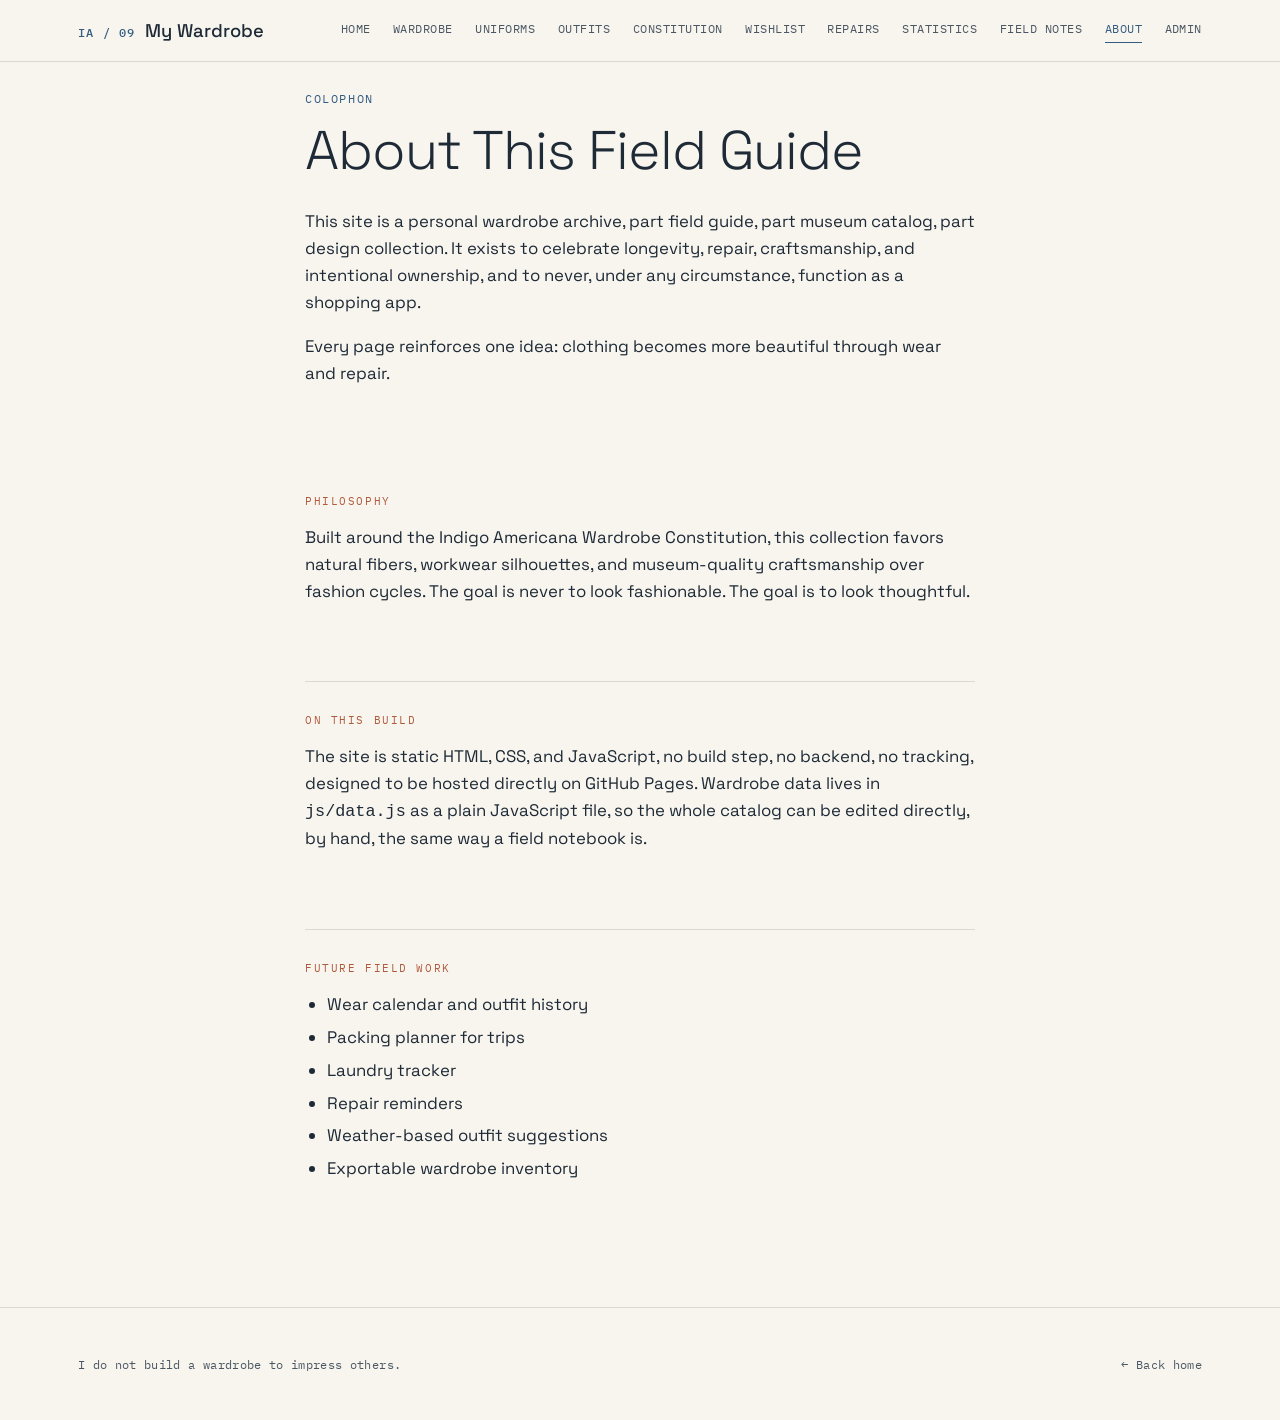
==== about.html @ 3d7a0f18 "Initial commit" ====
<!DOCTYPE html>
<html lang="en">
<head>
<meta charset="UTF-8">
<meta name="viewport" content="width=device-width, initial-scale=1.0">
<title>About, My Wardrobe</title>
<link rel="preconnect" href="https://fonts.googleapis.com">
<link href="https://fonts.googleapis.com/css2?family=Space+Grotesk:wght@300;400;500&family=Inter:wght@300;400;500&family=IBM+Plex+Mono:wght@400;500&display=swap" rel="stylesheet">
<link rel="stylesheet" href="css/style.css">
</head>
<body>

<header class="site-header">
  <div class="wrap">
    <a href="index.html" class="brand"><span class="mark">IA / 09</span> My Wardrobe</a>
    <button class="nav-toggle" aria-label="Toggle navigation">Menu</button>
    <nav class="site-nav">
      <a href="index.html">Home</a>
      <a href="wardrobe.html">Wardrobe</a>
      <a href="uniforms.html">Uniforms</a>
      <a href="outfits.html">Outfits</a>
      <a href="constitution.html">Constitution</a>
      <a href="wishlist.html">Wishlist</a>
      <a href="repairs.html">Repairs</a>
      <a href="statistics.html">Statistics</a>
      <a href="field-notes.html">Field Notes</a>
      <a href="about.html" aria-current="page">About</a>
      <a href="closet-admin.html">Admin</a>
    </nav>
  </div>
</header>

<main>
  <section class="tight">
    <div class="wrap document">
      <p class="eyebrow">Colophon</p>
      <h1>About This Field Guide</h1>
      <p>This site is a personal wardrobe archive, part field guide, part museum catalog, part design collection. It exists to celebrate longevity, repair, craftsmanship, and intentional ownership, and to never, under any circumstance, function as a shopping app.</p>
      <p>Every page reinforces one idea: clothing becomes more beautiful through wear and repair.</p>

      <h2 style="border-top:none"><span class="article-num">Philosophy</span></h2>
      <p>Built around the Indigo Americana Wardrobe Constitution, this collection favors natural fibers, workwear silhouettes, and museum-quality craftsmanship over fashion cycles. The goal is never to look fashionable. The goal is to look thoughtful.</p>

      <h2><span class="article-num">On This Build</span></h2>
      <p>The site is static HTML, CSS, and JavaScript, no build step, no backend, no tracking, designed to be hosted directly on GitHub Pages. Wardrobe data lives in <code>js/data.js</code> as a plain JavaScript file, so the whole catalog can be edited directly, by hand, the same way a field notebook is.</p>

      <h2><span class="article-num">Future Field Work</span></h2>
      <ul>
        <li>Wear calendar and outfit history</li>
        <li>Packing planner for trips</li>
        <li>Laundry tracker</li>
        <li>Repair reminders</li>
        <li>Weather-based outfit suggestions</li>
        <li>Exportable wardrobe inventory</li>
      </ul>
    </div>
  </section>
</main>

<footer class="site-footer">
  <div class="wrap">
    <span>I do not build a wardrobe to impress others.</span>
    <span>&larr; <a href="index.html" style="text-decoration:none">Back home</a></span>
  </div>
</footer>

<script src="js/app.js"></script>
</body>
</html>
---- css/style.css ----
/* ==========================================================================
   Indigo Americana, Wardrobe Field Guide
   Design tokens
   ========================================================================== */

:root {
  --paper: #F8F5EF;
  --paper-deep: #F1ECE1;
  --ink: #1E2A36;
  --ink-soft: #4A5763;
  --indigo: #335C81;
  --olive: #7B8B5A;
  --rust: #B05A3C;
  --line: rgba(30, 42, 54, 0.14);
  --line-soft: rgba(30, 42, 54, 0.08);

  --font-display: "Space Grotesk", "Inter", -apple-system, BlinkMacSystemFont, sans-serif;
  --font-body: "Inter", -apple-system, BlinkMacSystemFont, sans-serif;
  --font-mono: "IBM Plex Mono", ui-monospace, monospace;

  --space-1: 0.5rem;
  --space-2: 1rem;
  --space-3: 1.75rem;
  --space-4: 3rem;
  --space-5: 5rem;

  --max-width: 1180px;
}

@media (prefers-reduced-motion: reduce) {
  * { animation-duration: 0.001ms !important; transition-duration: 0.001ms !important; }
}

* { box-sizing: border-box; }

html { scroll-behavior: smooth; }

body {
  margin: 0;
  background-color: var(--paper);
  background-image:
    radial-gradient(rgba(30,42,54,0.035) 0.6px, transparent 0.6px);
  background-size: 14px 14px;
  color: var(--ink);
  font-family: var(--font-body);
  font-size: 16px;
  line-height: 1.6;
  -webkit-font-smoothing: antialiased;
}

img { max-width: 100%; display: block; }

a { color: inherit; }

h1, h2, h3, h4 {
  font-family: var(--font-display);
  font-weight: 400;
  line-height: 1.12;
  margin: 0 0 0.5em 0;
  letter-spacing: -0.02em;
}

h1 { font-size: clamp(2.2rem, 5vw, 3.4rem); font-weight: 300; }
h2 { font-size: clamp(1.5rem, 3vw, 2rem); font-weight: 400; }
h3 { font-size: 1.15rem; font-weight: 500; }

p { margin: 0 0 1em 0; }

.eyebrow {
  font-family: var(--font-mono);
  font-size: 0.72rem;
  letter-spacing: 0.14em;
  text-transform: uppercase;
  color: var(--indigo);
}

.lede {
  font-size: 1.1rem;
  color: var(--ink-soft);
  max-width: 46ch;
}

/* ---------- layout shells ---------- */

.wrap {
  max-width: var(--max-width);
  margin: 0 auto;
  padding: 0 var(--space-3);
}

.field-note-texture {
  background-image: repeating-linear-gradient(
    to bottom,
    transparent,
    transparent 27px,
    var(--line-soft) 28px
  );
}

/* ---------- header / nav ---------- */

.site-header {
  border-bottom: 1px solid var(--line);
  background: var(--paper);
  position: sticky;
  top: 0;
  z-index: 50;
  backdrop-filter: blur(2px);
}

.site-header .wrap {
  display: flex;
  align-items: center;
  justify-content: space-between;
  padding-top: 1rem;
  padding-bottom: 1rem;
  gap: var(--space-3);
}

.brand {
  font-family: var(--font-display);
  font-weight: 500;
  font-size: 1.15rem;
  text-decoration: none;
  color: var(--ink);
  display: flex;
  align-items: baseline;
  gap: 0.5em;
}

.brand .mark {
  color: var(--indigo);
  font-family: var(--font-mono);
  font-size: 0.75rem;
  letter-spacing: 0.1em;
}

.site-nav {
  display: flex;
  flex-wrap: wrap;
  gap: 1.4rem;
  font-family: var(--font-mono);
  font-size: 0.78rem;
  letter-spacing: 0.04em;
  text-transform: uppercase;
}

.site-nav a {
  text-decoration: none;
  color: var(--ink-soft);
  padding-bottom: 3px;
  border-bottom: 1px solid transparent;
  transition: color 0.4s ease, border-color 0.4s ease;
}

.site-nav a:hover,
.site-nav a[aria-current="page"] {
  color: var(--indigo);
  border-color: var(--indigo);
}

.nav-toggle {
  display: none;
  font-family: var(--font-mono);
  background: none;
  border: 1px solid var(--line);
  border-radius: 3px;
  padding: 0.4em 0.7em;
  color: var(--ink);
  cursor: pointer;
}

@media (max-width: 820px) {
  .nav-toggle { display: inline-block; }
  .site-nav {
    display: none;
    width: 100%;
    flex-direction: column;
    gap: 0.9rem;
    padding-bottom: 1rem;
  }
  .site-nav.open { display: flex; }
  .site-header .wrap { flex-wrap: wrap; }
}

/* ---------- buttons ---------- */

.btn {
  display: inline-flex;
  align-items: center;
  gap: 0.6em;
  font-family: var(--font-mono);
  font-size: 0.82rem;
  letter-spacing: 0.05em;
  text-transform: uppercase;
  text-decoration: none;
  padding: 0.9em 1.5em;
  border: 1px solid var(--ink);
  border-radius: 2px;
  background: transparent;
  color: var(--ink);
  cursor: pointer;
  transition: background 0.35s ease, color 0.35s ease, border-color 0.35s ease;
}

.btn:hover { background: var(--ink); color: var(--paper); }

.btn.primary {
  background: var(--indigo);
  border-color: var(--indigo);
  color: var(--paper);
}
.btn.primary:hover { background: #294a68; border-color: #294a68; }

.btn.quiet {
  border-color: transparent;
  color: var(--indigo);
  padding-left: 0;
  padding-right: 0;
}
.btn.quiet:hover { background: transparent; color: var(--rust); }

/* ---------- footer ---------- */

.site-footer {
  border-top: 1px solid var(--line);
  margin-top: var(--space-5);
  padding: var(--space-4) 0;
}

.site-footer .wrap {
  display: flex;
  justify-content: space-between;
  flex-wrap: wrap;
  gap: 1rem;
  font-family: var(--font-mono);
  font-size: 0.72rem;
  color: var(--ink-soft);
  letter-spacing: 0.03em;
}

/* ---------- hero ---------- */

.hero {
  padding: var(--space-5) 0 var(--space-4);
  border-bottom: 1px solid var(--line);
}

.hero-grid {
  display: grid;
  grid-template-columns: 1.3fr 1fr;
  gap: var(--space-4);
  align-items: end;
}

@media (max-width: 900px) {
  .hero-grid { grid-template-columns: 1fr; }
}

.motto {
  font-family: var(--font-mono);
  font-size: 0.85rem;
  border-left: 2px solid var(--rust);
  padding-left: 1em;
  color: var(--ink-soft);
  line-height: 1.7;
}

.cta-row { display: flex; gap: 1rem; margin-top: var(--space-3); flex-wrap: wrap; }

/* ---------- section headers ---------- */

.section-head {
  display: flex;
  justify-content: space-between;
  align-items: flex-end;
  gap: 1rem;
  flex-wrap: wrap;
  border-bottom: 1px solid var(--line);
  padding-bottom: 0.75rem;
  margin-bottom: var(--space-3);
}

section { padding: var(--space-4) 0; }
section.tight { padding: var(--space-3) 0; }

/* ---------- outfit / specimen card ---------- */

.specimen-card {
  border: 1px solid var(--line);
  background: var(--paper);
  padding: var(--space-3);
  position: relative;
}

.specimen-card::before {
  content: attr(data-tag);
  position: absolute;
  top: -0.7em;
  left: 1.4em;
  background: var(--paper);
  padding: 0 0.5em;
  font-family: var(--font-mono);
  font-size: 0.68rem;
  letter-spacing: 0.1em;
  text-transform: uppercase;
  color: var(--olive);
}

.outfit-slots {
  display: grid;
  grid-template-columns: repeat(auto-fit, minmax(140px, 1fr));
  gap: var(--space-2);
  margin-top: var(--space-2);
}

.slot {
  border: 1px solid var(--line-soft);
  padding: var(--space-2);
  min-height: 190px;
  display: flex;
  flex-direction: column;
  justify-content: space-between;
  background: var(--paper-deep);
  transition: opacity 0.5s ease;
}

.slot .slot-label {
  font-family: var(--font-mono);
  font-size: 0.65rem;
  letter-spacing: 0.1em;
  text-transform: uppercase;
  color: var(--indigo);
}

.slot .swatch {
  width: 100%;
  aspect-ratio: 1 / 1;
  border-radius: 2px;
  margin: 0.6em 0;
  border: 1px solid var(--line);
}

.slot .slot-name { font-weight: 500; font-size: 0.92rem; }
.slot .slot-meta { font-family: var(--font-mono); font-size: 0.68rem; color: var(--ink-soft); }

/* ---------- grid of garments ---------- */

.garment-grid {
  display: grid;
  grid-template-columns: repeat(auto-fill, minmax(190px, 1fr));
  gap: var(--space-2);
}

.garment-tile {
  text-decoration: none;
  color: var(--ink);
  border: 1px solid var(--line);
  background: var(--paper);
  display: block;
  transition: transform 0.35s ease, border-color 0.35s ease;
}

.garment-tile:hover { transform: translateY(-3px); border-color: var(--indigo); }

.garment-swatch {
  aspect-ratio: 1 / 1;
  border-bottom: 1px solid var(--line);
  display: flex;
  align-items: center;
  justify-content: center;
  font-family: var(--font-mono);
  font-size: 2rem;
  color: rgba(30,42,54,0.25);
}

.garment-tile .info { padding: 0.9em 1em; }
.garment-tile .name { font-weight: 500; font-size: 0.94rem; }
.garment-tile .meta { font-family: var(--font-mono); font-size: 0.66rem; color: var(--ink-soft); margin-top: 0.3em; text-transform: uppercase; letter-spacing: 0.04em; }

.tag-row { display: flex; flex-wrap: wrap; gap: 0.4em; margin-top: 0.6em; }

.tag {
  font-family: var(--font-mono);
  font-size: 0.62rem;
  letter-spacing: 0.05em;
  text-transform: uppercase;
  border: 1px solid var(--line);
  padding: 0.25em 0.55em;
  border-radius: 20px;
  color: var(--ink-soft);
}

/* ---------- search / filter bar ---------- */

.filter-bar {
  display: flex;
  flex-wrap: wrap;
  gap: 0.6rem;
  margin-bottom: var(--space-3);
}

.filter-bar input[type="text"],
.filter-bar select {
  font-family: var(--font-body);
  font-size: 0.85rem;
  padding: 0.6em 0.8em;
  border: 1px solid var(--line);
  background: var(--paper);
  color: var(--ink);
  border-radius: 2px;
}

.filter-bar input[type="text"] { flex: 1 1 220px; }

.pill-toggle {
  font-family: var(--font-mono);
  font-size: 0.68rem;
  text-transform: uppercase;
  letter-spacing: 0.05em;
  padding: 0.5em 0.9em;
  border: 1px solid var(--line);
  border-radius: 20px;
  background: transparent;
  cursor: pointer;
  color: var(--ink-soft);
}
.pill-toggle.active { background: var(--indigo); border-color: var(--indigo); color: var(--paper); }

.result-count { font-family: var(--font-mono); font-size: 0.72rem; color: var(--ink-soft); margin-bottom: var(--space-2); }

/* ---------- uniforms ---------- */

.uniform-card {
  border: 1px solid var(--line);
  padding: var(--space-3);
  background: var(--paper);
  display: flex;
  flex-direction: column;
  gap: 0.6em;
}

.uniform-grid {
  display: grid;
  grid-template-columns: repeat(auto-fit, minmax(260px, 1fr));
  gap: var(--space-2);
}

.uniform-card h3 { display: flex; align-items: center; gap: 0.6em; }
.uniform-card h3 .num { font-family: var(--font-mono); color: var(--olive); font-size: 0.85rem; }

.kv-list { font-family: var(--font-mono); font-size: 0.72rem; color: var(--ink-soft); }
.kv-list dt { color: var(--indigo); margin-top: 0.5em; text-transform: uppercase; letter-spacing: 0.05em; }
.kv-list dd { margin: 0.2em 0 0; color: var(--ink); }

/* ---------- constitution ---------- */

.document {
  max-width: 66ch;
  margin: 0 auto;
  font-family: var(--font-display);
  font-size: 1.05rem;
}

.document h2 {
  margin-top: 2.4em;
  padding-top: 1em;
  border-top: 1px solid var(--line);
}

.document .article-num {
  display: block;
  font-family: var(--font-mono);
  font-size: 0.7rem;
  letter-spacing: 0.14em;
  color: var(--rust);
  text-transform: uppercase;
  margin-bottom: 0.3em;
}

.document ul { padding-left: 1.3em; }
.document li { margin-bottom: 0.35em; }

.document .closing {
  margin-top: 3em;
  padding: 2em;
  border: 1px solid var(--line);
  background: var(--paper-deep);
  font-style: italic;
}

.document .motto-final {
  text-align: center;
  font-family: var(--font-mono);
  font-style: normal;
  letter-spacing: 0.03em;
  margin-top: 1.5em;
  color: var(--indigo);
}

/* ---------- interactive constitution ---------- */

.read-progress {
  position: fixed;
  top: 0;
  left: 0;
  height: 3px;
  width: 0%;
  background: var(--indigo);
  z-index: 200;
  transition: width 0.1s linear;
}

.tenet-reveal {
  max-width: 66ch;
  margin: 0 auto 1em;
  text-align: center;
  animation: tenet-fade 0.35s ease;
}

@keyframes tenet-fade {
  from { opacity: 0; transform: translateY(6px); }
  to { opacity: 1; transform: translateY(0); }
}

.const-layout {
  display: grid;
  grid-template-columns: 220px minmax(0, 66ch);
  gap: var(--space-4);
  justify-content: center;
  align-items: start;
}

.const-toc {
  position: sticky;
  top: 5.5rem;
  display: flex;
  flex-direction: column;
  gap: 0.5em;
  font-family: var(--font-mono);
  font-size: 0.72rem;
  border-left: 2px solid var(--line);
  padding-left: 1em;
}

.const-toc a {
  color: var(--ink-soft);
  text-decoration: none;
  text-transform: uppercase;
  letter-spacing: 0.03em;
  line-height: 1.4;
}

.const-toc a:hover { color: var(--ink); }
.const-toc a.active { color: var(--indigo); font-weight: 500; }
.const-toc .toc-num { color: var(--rust); margin-right: 0.3em; }

.const-preamble {
  font-family: var(--font-display);
  font-size: 1.05rem;
  margin-bottom: 2em;
}

.const-article {
  border-bottom: 1px solid var(--line);
  padding: 1.1em 0;
}

.const-article summary {
  cursor: pointer;
  list-style: none;
  display: flex;
  align-items: baseline;
  gap: 0.7em;
}

.const-article summary::-webkit-details-marker { display: none; }

.const-article .article-num {
  font-family: var(--font-mono);
  font-size: 0.7rem;
  letter-spacing: 0.1em;
  color: var(--rust);
  text-transform: uppercase;
  white-space: nowrap;
}

.const-article .article-title {
  font-family: var(--font-display);
  font-size: 1.15rem;
  color: var(--ink);
  flex: 1;
}

.const-article .chevron {
  color: var(--ink-soft);
  transition: transform 0.2s ease;
  font-size: 0.8rem;
}

.const-article[open] .chevron { transform: rotate(180deg); }

.const-article-body {
  font-family: var(--font-display);
  font-size: 1.02rem;
  margin-top: 0.8em;
  padding-left: calc(0.7em + 2.2em);
  animation: tenet-fade 0.2s ease;
}

.const-article-body ul { padding-left: 1.3em; }
.const-article-body li { margin-bottom: 0.35em; }

.const-articles .closing {
  margin-top: 3em;
  padding: 2em;
  border: 1px solid var(--line);
  background: var(--paper-deep);
  font-style: italic;
  font-family: var(--font-display);
}

.const-articles .motto-final {
  text-align: center;
  font-family: var(--font-mono);
  font-style: normal;
  letter-spacing: 0.03em;
  margin-top: 1.5em;
  color: var(--indigo);
}

@media (max-width: 880px) {
  .const-layout { grid-template-columns: 1fr; }
  .const-toc {
    position: static;
    flex-direction: row;
    flex-wrap: wrap;
    border-left: none;
    border-bottom: 1px solid var(--line);
    padding: 0 0 1em;
  }
  .const-article-body { padding-left: 0; }
}

/* ---------- repairs timeline ---------- */

.timeline { position: relative; padding-left: 2.2rem; }
.timeline::before {
  content: "";
  position: absolute;
  left: 0.4rem;
  top: 0.4rem;
  bottom: 0.4rem;
  width: 1px;
  background: var(--line);
}

.repair-entry {
  position: relative;
  padding-bottom: var(--space-4);
}

.repair-entry::before {
  content: "";
  position: absolute;
  left: -2.2rem;
  top: 0.35rem;
  width: 9px;
  height: 9px;
  border-radius: 50%;
  background: var(--rust);
  border: 2px solid var(--paper);
  box-shadow: 0 0 0 1px var(--rust);
}

.repair-photos {
  display: grid;
  grid-template-columns: 1fr 1fr;
  gap: 0.6rem;
  margin: 0.8rem 0;
  max-width: 420px;
}

.repair-photos div {
  aspect-ratio: 4/3;
  background: var(--paper-deep);
  border: 1px solid var(--line);
  display: flex;
  align-items: center;
  justify-content: center;
  font-family: var(--font-mono);
  font-size: 0.65rem;
  color: var(--ink-soft);
  text-transform: uppercase;
  letter-spacing: 0.05em;
}

.repair-meta { font-family: var(--font-mono); font-size: 0.72rem; color: var(--ink-soft); }
.repair-date { font-family: var(--font-mono); font-size: 0.75rem; color: var(--olive); text-transform: uppercase; letter-spacing: 0.06em; }

/* ---------- wishlist ---------- */

.wish-card {
  border: 1px solid var(--line);
  padding: var(--space-3);
  background: var(--paper);
}

.wish-card .priority {
  font-family: var(--font-mono);
  font-size: 0.65rem;
  text-transform: uppercase;
  letter-spacing: 0.08em;
  color: var(--rust);
}

.wish-card dl { font-size: 0.9rem; margin-top: 0.8em; }
.wish-card dt { color: var(--indigo); font-family: var(--font-mono); font-size: 0.68rem; text-transform: uppercase; margin-top: 0.7em; letter-spacing: 0.05em; }
.wish-card dd { margin: 0.2em 0 0; }

/* ---------- statistics ---------- */

.stat-grid {
  display: grid;
  grid-template-columns: repeat(auto-fit, minmax(200px, 1fr));
  gap: var(--space-2);
}

.stat-card {
  border: 1px solid var(--line);
  padding: var(--space-2) var(--space-3);
  background: var(--paper);
}

.stat-card .big {
  font-family: var(--font-display);
  font-size: 2.4rem;
  color: var(--indigo);
  line-height: 1;
}

.stat-card .label {
  font-family: var(--font-mono);
  font-size: 0.68rem;
  text-transform: uppercase;
  letter-spacing: 0.06em;
  color: var(--ink-soft);
  margin-top: 0.5em;
}

.bar-row { display: flex; align-items: center; gap: 0.8em; margin-bottom: 0.55em; font-family: var(--font-mono); font-size: 0.72rem; }
.bar-row .bar-label { width: 110px; text-transform: uppercase; letter-spacing: 0.04em; color: var(--ink-soft); flex-shrink: 0; }
.bar-track { flex: 1; height: 8px; background: var(--paper-deep); border: 1px solid var(--line); position: relative; }
.bar-fill { height: 100%; background: var(--olive); }
.bar-row .bar-value { width: 32px; text-align: right; color: var(--ink-soft); }

/* ---------- field notes ---------- */

.note-entry {
  border-bottom: 1px solid var(--line);
  padding: var(--space-3) 0;
}

.note-date {
  font-family: var(--font-mono);
  font-size: 0.7rem;
  text-transform: uppercase;
  letter-spacing: 0.08em;
  color: var(--rust);
}

.note-body { font-family: var(--font-display); font-size: 1.15rem; margin-top: 0.4em; }
.note-tags { margin-top: 0.5em; }

/* ---------- detail / item page ---------- */

.detail-grid {
  display: grid;
  grid-template-columns: 380px 1fr;
  gap: var(--space-4);
}

@media (max-width: 800px) {
  .detail-grid { grid-template-columns: 1fr; }
}

.detail-photo {
  aspect-ratio: 3/4;
  background: var(--paper-deep);
  border: 1px solid var(--line);
  display: flex;
  align-items: center;
  justify-content: center;
  color: rgba(30,42,54,0.25);
  font-family: var(--font-mono);
  font-size: 3rem;
}

.spec-table { width: 100%; border-collapse: collapse; font-size: 0.9rem; }
.spec-table tr { border-bottom: 1px solid var(--line-soft); }
.spec-table td { padding: 0.6em 0; vertical-align: top; }
.spec-table td:first-child {
  font-family: var(--font-mono);
  font-size: 0.68rem;
  text-transform: uppercase;
  letter-spacing: 0.05em;
  color: var(--indigo);
  width: 38%;
}

.love-rating { color: var(--rust); font-family: var(--font-mono); letter-spacing: 0.1em; }

/* ---------- misc ---------- */

.empty-state {
  border: 1px dashed var(--line);
  padding: var(--space-4);
  text-align: center;
  color: var(--ink-soft);
  font-family: var(--font-mono);
  font-size: 0.85rem;
}

.fade-in { animation: fadeIn 0.6s ease both; }
@keyframes fadeIn { from { opacity: 0; transform: translateY(6px);} to { opacity: 1; transform: translateY(0);} }

.divider { border: none; border-top: 1px solid var(--line); margin: var(--space-4) 0; }

/* ---------- closet admin / upload ---------- */

.login-shell {
  max-width: 380px;
  margin: var(--space-5) auto;
  border: 1px solid var(--line);
  padding: var(--space-4);
  background: var(--paper);
}

.field-group { margin-bottom: var(--space-2); }

.field-group label {
  display: block;
  font-family: var(--font-mono);
  font-size: 0.68rem;
  text-transform: uppercase;
  letter-spacing: 0.06em;
  color: var(--indigo);
  margin-bottom: 0.4em;
}

.field-group input[type="text"],
.field-group input[type="number"],
.field-group input[type="date"],
.field-group input[type="password"],
.field-group textarea,
.field-group select {
  width: 100%;
  font-family: var(--font-body);
  font-size: 0.9rem;
  padding: 0.65em 0.8em;
  border: 1px solid var(--line);
  background: var(--paper);
  color: var(--ink);
  border-radius: 2px;
}

.field-group textarea { resize: vertical; min-height: 5em; }

.field-row {
  display: grid;
  grid-template-columns: repeat(auto-fit, minmax(180px, 1fr));
  gap: var(--space-2);
}

.checkbox-set { display: flex; flex-wrap: wrap; gap: 0.5em; }

.checkbox-set label {
  font-family: var(--font-mono);
  font-size: 0.7rem;
  text-transform: uppercase;
  letter-spacing: 0.04em;
  border: 1px solid var(--line);
  border-radius: 20px;
  padding: 0.4em 0.85em;
  cursor: pointer;
  color: var(--ink-soft);
  display: inline-flex;
  align-items: center;
  gap: 0.4em;
}

.checkbox-set input { accent-color: var(--indigo); }

.dropzone {
  border: 1px dashed var(--line);
  padding: var(--space-4);
  text-align: center;
  cursor: pointer;
  background: var(--paper-deep);
  font-family: var(--font-mono);
  font-size: 0.8rem;
  color: var(--ink-soft);
  transition: border-color 0.3s ease;
}

.dropzone.drag-over { border-color: var(--indigo); color: var(--indigo); }
.dropzone input[type="file"] { display: none; }

.photo-preview {
  width: 100%;
  max-width: 260px;
  aspect-ratio: 3/4;
  object-fit: cover;
  border: 1px solid var(--line);
  margin-top: var(--space-2);
  display: none;
}

.admin-header {
  display: flex;
  justify-content: space-between;
  align-items: center;
  flex-wrap: wrap;
  gap: 1rem;
}

.owner-chip {
  font-family: var(--font-mono);
  font-size: 0.7rem;
  letter-spacing: 0.05em;
  text-transform: uppercase;
  border: 1px solid var(--olive);
  color: var(--olive);
  padding: 0.35em 0.8em;
  border-radius: 20px;
}

.form-error {
  font-family: var(--font-mono);
  font-size: 0.78rem;
  color: var(--rust);
  margin-top: 0.6em;
  display: none;
}

.form-error.show { display: block; }

.toast {
  position: fixed;
  bottom: 2rem;
  left: 50%;
  transform: translateX(-50%) translateY(20px);
  background: var(--ink);
  color: var(--paper);
  font-family: var(--font-mono);
  font-size: 0.8rem;
  padding: 0.8em 1.4em;
  border-radius: 3px;
  opacity: 0;
  pointer-events: none;
  transition: opacity 0.3s ease, transform 0.3s ease;
  z-index: 100;
}

.toast.show { opacity: 1; transform: translateX(-50%) translateY(0); pointer-events: auto; }

.uploaded-grid {
  display: grid;
  grid-template-columns: repeat(auto-fill, minmax(160px, 1fr));
  gap: var(--space-2);
  margin-top: var(--space-3);
}

.uploaded-card {
  border: 1px solid var(--line);
  background: var(--paper);
}

.uploaded-card img { width: 100%; aspect-ratio: 1/1; object-fit: cover; border-bottom: 1px solid var(--line); }
.uploaded-card .info { padding: 0.7em 0.9em; }
.uploaded-card .name { font-weight: 500; font-size: 0.85rem; }
.uploaded-card .meta { font-family: var(--font-mono); font-size: 0.62rem; color: var(--ink-soft); text-transform: uppercase; margin-top: 0.3em; }

/* ---------- closet admin / manage wardrobe ---------- */

.admin-tabs {
  display: flex;
  gap: 0.5rem;
  margin-top: var(--space-3);
  border-bottom: 1px solid var(--line);
}

.admin-tab {
  font-family: var(--font-mono);
  font-size: 0.72rem;
  text-transform: uppercase;
  letter-spacing: 0.06em;
  background: none;
  border: none;
  padding: 0.8em 0.2em;
  margin-right: 1.4em;
  color: var(--ink-soft);
  cursor: pointer;
  border-bottom: 2px solid transparent;
}

.admin-tab.active { color: var(--indigo); border-bottom-color: var(--indigo); }

.manage-toolbar {
  display: flex;
  justify-content: space-between;
  align-items: center;
  flex-wrap: wrap;
  gap: 0.8rem;
  margin: var(--space-3) 0 1rem;
}

.segmented {
  display: inline-flex;
  border: 1px solid var(--line);
  border-radius: 20px;
  overflow: hidden;
}

.segmented button {
  font-family: var(--font-mono);
  font-size: 0.68rem;
  text-transform: uppercase;
  letter-spacing: 0.04em;
  background: var(--paper);
  border: none;
  padding: 0.5em 1em;
  cursor: pointer;
  color: var(--ink-soft);
}

.segmented button.active { background: var(--indigo); color: var(--paper); }

.manage-count {
  font-family: var(--font-mono);
  font-size: 0.72rem;
  color: var(--ink-soft);
}

.manage-list {
  border-top: 1px solid var(--line);
}

.manage-row {
  display: grid;
  grid-template-columns: 40px 2fr 1fr 1fr 1fr auto;
  align-items: center;
  gap: 0.8em;
  padding: 0.7em 0.4em;
  border-bottom: 1px solid var(--line-soft);
  font-size: 0.85rem;
}

.manage-row .row-swatch {
  width: 24px;
  height: 24px;
  border-radius: 50%;
  border: 1px solid var(--line);
}

.manage-row .row-name { font-weight: 500; }
.manage-row .row-meta { font-family: var(--font-mono); font-size: 0.68rem; color: var(--ink-soft); text-transform: uppercase; }
.manage-row .row-actions { display: flex; gap: 0.4em; justify-self: end; }

.row-actions button {
  font-family: var(--font-mono);
  font-size: 0.65rem;
  text-transform: uppercase;
  border: 1px solid var(--line);
  background: var(--paper);
  padding: 0.35em 0.7em;
  cursor: pointer;
  border-radius: 2px;
}

.row-actions button:hover { border-color: var(--indigo); color: var(--indigo); }
.row-actions button.danger:hover { border-color: var(--rust); color: var(--rust); }

@media (max-width: 720px) {
  .manage-row { grid-template-columns: 32px 1fr auto; }
  .manage-row .row-meta:nth-of-type(n+2) { display: none; }
}

.edit-panel {
  border: 1px solid var(--indigo);
  background: var(--paper-deep);
  padding: var(--space-3);
  margin: 1em 0;
}

.edit-panel h3 { margin-bottom: var(--space-2); }

.chip-toggle {
  font-family: var(--font-mono);
  font-size: 0.65rem;
  text-transform: uppercase;
  letter-spacing: 0.04em;
  border: 1px solid var(--line);
  border-radius: 20px;
  padding: 0.3em 0.75em;
  display: inline-block;
}

.chip-toggle.keep-yes { border-color: var(--olive); color: var(--olive); }
.chip-toggle.keep-no { border-color: var(--rust); color: var(--rust); }

/* ---------- spreadsheet-style grid ---------- */

.grid-table {
  width: 100%;
  border-collapse: collapse;
  font-size: 0.84rem;
  background: var(--paper);
}

.grid-table th {
  text-align: left;
  font-family: var(--font-mono);
  font-size: 0.66rem;
  text-transform: uppercase;
  letter-spacing: 0.05em;
  color: var(--indigo);
  border-bottom: 1px solid var(--line);
  padding: 0.5em 0.6em;
  white-space: nowrap;
  position: sticky;
  top: 0;
  background: var(--paper);
  z-index: 2;
}

.grid-table td {
  border-bottom: 1px solid var(--line-soft);
  padding: 0;
  vertical-align: middle;
}

.grid-table tr:hover td { background: var(--paper-deep); }

.cell-editable {
  padding: 0.55em 0.6em;
  cursor: text;
  min-width: 70px;
  white-space: nowrap;
  overflow: hidden;
  text-overflow: ellipsis;
  max-width: 220px;
}

.cell-editable:hover { outline: 1px solid var(--line); outline-offset: -1px; }

.cell-editable input,
.cell-editable select {
  width: 100%;
  font-family: var(--font-body);
  font-size: 0.84rem;
  border: 1px solid var(--indigo);
  padding: 0.4em 0.5em;
  background: var(--paper);
  color: var(--ink);
  border-radius: 2px;
}

.cell-photo {
  width: 46px;
  padding: 0.3em;
}

.cell-photo-thumb {
  width: 38px;
  height: 38px;
  border-radius: 3px;
  border: 1px solid var(--line);
  object-fit: cover;
  display: block;
  cursor: pointer;
}

.cell-photo-placeholder {
  width: 38px;
  height: 38px;
  border-radius: 3px;
  border: 1px dashed var(--line);
  display: flex;
  align-items: center;
  justify-content: center;
  font-family: var(--font-mono);
  font-size: 1rem;
  color: var(--ink-soft);
  cursor: pointer;
  background: var(--paper-deep);
}

.cell-checkbox { text-align: center; padding: 0.5em; }
.cell-checkbox input { accent-color: var(--indigo); width: 16px; height: 16px; }

.cell-actions { text-align: right; padding: 0.4em 0.6em; white-space: nowrap; }

.row-saved-flash { background: rgba(123,139,90,0.18) !important; transition: background 1.2s ease; }

/* ---------- paper doll ---------- */

#doll-wrap {
  display: grid;
  grid-template-columns: minmax(260px, 420px) 1fr;
  gap: var(--space-3);
  align-items: start;
}

.paper-doll-stage {
  position: relative;
  aspect-ratio: 3 / 4;
  width: 100%;
  background-color: var(--paper-deep);
  background-size: contain;
  background-position: center bottom;
  background-repeat: no-repeat;
  border: 1px solid var(--line);
  border-radius: 4px;
  overflow: hidden;
}

.doll-piece {
  position: absolute;
  cursor: pointer;
  transform: translate(-50%, -50%);
  filter: drop-shadow(0 2px 4px rgba(0,0,0,0.15));
  transition: filter 0.15s ease, outline 0.15s ease;
}

.doll-piece:hover { filter: drop-shadow(0 2px 4px rgba(0,0,0,0.15)) brightness(1.05); }

.doll-piece.active {
  outline: 2px solid var(--indigo);
  outline-offset: 3px;
  border-radius: 2px;
}

.doll-detail {
  border: 1px solid var(--line);
  background: var(--paper);
  padding: var(--space-3);
  min-height: 200px;
}

@media (max-width: 780px) {
  #doll-wrap { grid-template-columns: 1fr; }
}

.spinner {
  display: inline-block;
  width: 14px;
  height: 14px;
  border: 2px solid var(--paper);
  border-top-color: transparent;
  border-radius: 50%;
  animation: spin 0.7s linear infinite;
  vertical-align: middle;
  margin-right: 0.4em;
}

@keyframes spin { to { transform: rotate(360deg); } }
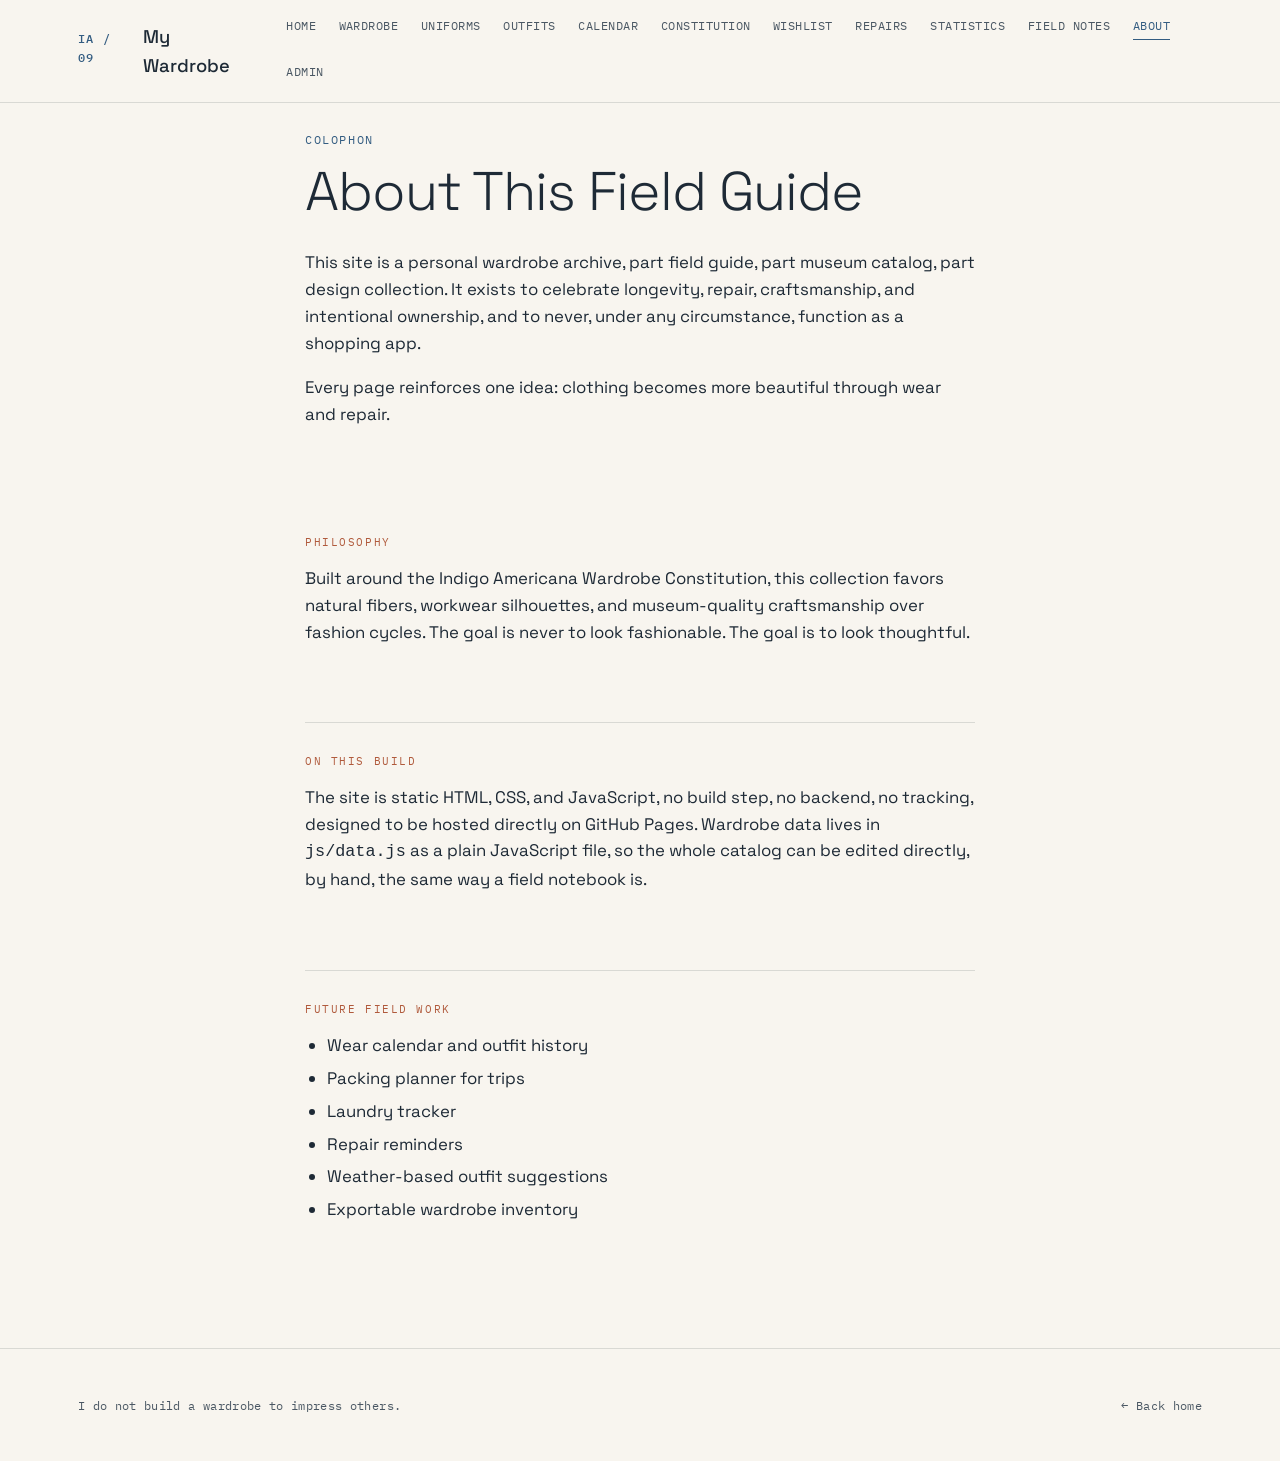
==== commit 016c97ab: "changes" ====
--- a/about.html
+++ b/about.html
@@ -19,6 +19,7 @@
       <a href="wardrobe.html">Wardrobe</a>
       <a href="uniforms.html">Uniforms</a>
       <a href="outfits.html">Outfits</a>
+      <a href="calendar.html">Calendar</a>
       <a href="constitution.html">Constitution</a>
       <a href="wishlist.html">Wishlist</a>
       <a href="repairs.html">Repairs</a>
--- a/css/style.css
+++ b/css/style.css
@@ -498,7 +498,7 @@
   color: var(--indigo);
 }
 
-/* ---------- interactive constitution ---------- */
+/* ---------- constitution, read as a document ---------- */
 
 .read-progress {
   position: fixed;
@@ -512,7 +512,7 @@
 }
 
 .tenet-reveal {
-  max-width: 66ch;
+  max-width: 60ch;
   margin: 0 auto 1em;
   text-align: center;
   animation: tenet-fade 0.35s ease;
@@ -523,9 +523,14 @@
   to { opacity: 1; transform: translateY(0); }
 }
 
+@keyframes article-rise {
+  from { opacity: 0; transform: translateY(18px); }
+  to { opacity: 1; transform: translateY(0); }
+}
+
 .const-layout {
   display: grid;
-  grid-template-columns: 220px minmax(0, 66ch);
+  grid-template-columns: 180px minmax(0, 62ch);
   gap: var(--space-4);
   justify-content: center;
   align-items: start;
@@ -536,11 +541,9 @@
   top: 5.5rem;
   display: flex;
   flex-direction: column;
-  gap: 0.5em;
-  font-family: var(--font-mono);
-  font-size: 0.72rem;
-  border-left: 2px solid var(--line);
-  padding-left: 1em;
+  gap: 0.6em;
+  font-family: var(--font-mono);
+  font-size: 0.7rem;
 }
 
 .const-toc a {
@@ -549,37 +552,57 @@
   text-transform: uppercase;
   letter-spacing: 0.03em;
   line-height: 1.4;
-}
-
-.const-toc a:hover { color: var(--ink); }
-.const-toc a.active { color: var(--indigo); font-weight: 500; }
+  border-left: 2px solid var(--line);
+  padding-left: 0.8em;
+  transition: border-color 0.15s ease, color 0.15s ease;
+}
+
+.const-toc a:hover { color: var(--ink); border-left-color: var(--ink-soft); }
+.const-toc a.active { color: var(--indigo); font-weight: 500; border-left-color: var(--indigo); }
 .const-toc .toc-num { color: var(--rust); margin-right: 0.3em; }
 
 .const-preamble {
   font-family: var(--font-display);
-  font-size: 1.05rem;
-  margin-bottom: 2em;
+  font-size: 1.15rem;
+  line-height: 1.65;
+  margin-bottom: 3em;
+  padding-bottom: 2em;
+  border-bottom: 1px solid var(--line);
+}
+
+.const-preamble p:first-of-type::first-letter {
+  font-family: var(--font-display);
+  font-size: 3.4em;
+  float: left;
+  line-height: 0.85;
+  padding: 0.05em 0.08em 0 0;
+  color: var(--indigo);
 }
 
 .const-article {
+  padding: 2.6em 0;
   border-bottom: 1px solid var(--line);
-  padding: 1.1em 0;
-}
-
-.const-article summary {
-  cursor: pointer;
-  list-style: none;
+  opacity: 0;
+  transform: translateY(18px);
+}
+
+.const-article.in-view {
+  animation: article-rise 0.6s ease forwards;
+}
+
+.const-article:last-of-type { border-bottom: none; }
+
+.const-article-head {
   display: flex;
   align-items: baseline;
-  gap: 0.7em;
-}
-
-.const-article summary::-webkit-details-marker { display: none; }
+  gap: 0.8em;
+  margin-bottom: 0.9em;
+}
 
 .const-article .article-num {
   font-family: var(--font-mono);
-  font-size: 0.7rem;
-  letter-spacing: 0.1em;
+  font-size: 0.72rem;
+  letter-spacing: 0.12em;
   color: var(--rust);
   text-transform: uppercase;
   white-space: nowrap;
@@ -587,46 +610,48 @@
 
 .const-article .article-title {
   font-family: var(--font-display);
-  font-size: 1.15rem;
+  font-size: 1.6rem;
   color: var(--ink);
-  flex: 1;
-}
-
-.const-article .chevron {
-  color: var(--ink-soft);
-  transition: transform 0.2s ease;
-  font-size: 0.8rem;
-}
-
-.const-article[open] .chevron { transform: rotate(180deg); }
+}
 
 .const-article-body {
   font-family: var(--font-display);
-  font-size: 1.02rem;
-  margin-top: 0.8em;
-  padding-left: calc(0.7em + 2.2em);
-  animation: tenet-fade 0.2s ease;
+  font-size: 1.08rem;
+  line-height: 1.7;
 }
 
 .const-article-body ul { padding-left: 1.3em; }
-.const-article-body li { margin-bottom: 0.35em; }
+.const-article-body li { margin-bottom: 0.4em; }
+
+.const-pullquote {
+  font-family: var(--font-display);
+  font-size: 1.4rem;
+  line-height: 1.4;
+  color: var(--indigo);
+  border-left: 3px solid var(--rust);
+  padding: 0.1em 0 0.1em 0.9em;
+  margin: 1.2em 0;
+}
 
 .const-articles .closing {
-  margin-top: 3em;
-  padding: 2em;
+  margin-top: 1em;
+  padding: 2.2em;
   border: 1px solid var(--line);
   background: var(--paper-deep);
   font-style: italic;
   font-family: var(--font-display);
+  font-size: 1.1rem;
+  line-height: 1.65;
 }
 
 .const-articles .motto-final {
   text-align: center;
-  font-family: var(--font-mono);
   font-style: normal;
   letter-spacing: 0.03em;
   margin-top: 1.5em;
   color: var(--indigo);
+  font-family: var(--font-mono);
+  font-size: 0.85rem;
 }
 
 @media (max-width: 880px) {
@@ -635,11 +660,11 @@
     position: static;
     flex-direction: row;
     flex-wrap: wrap;
-    border-left: none;
+    padding-bottom: 1.2em;
+    margin-bottom: 1em;
     border-bottom: 1px solid var(--line);
-    padding: 0 0 1em;
   }
-  .const-article-body { padding-left: 0; }
+  .const-toc a { border-left: none; padding-left: 0; }
 }
 
 /* ---------- repairs timeline ---------- */
@@ -1113,25 +1138,35 @@
 
 .grid-table {
   width: 100%;
+  table-layout: fixed;
   border-collapse: collapse;
   font-size: 0.84rem;
   background: var(--paper);
 }
 
+.grid-table col.col-photo { width: 52px; }
+.grid-table col.col-name { width: 24%; }
+.grid-table col.col-category { width: 12%; }
+.grid-table col.col-brand { width: 16%; }
+.grid-table col.col-color { width: 16%; }
+.grid-table col.col-love { width: 9%; }
+.grid-table col.col-keep { width: 9%; }
+.grid-table col.col-actions { width: 128px; }
+
 .grid-table th {
   text-align: left;
   font-family: var(--font-mono);
-  font-size: 0.66rem;
+  font-size: 0.64rem;
   text-transform: uppercase;
   letter-spacing: 0.05em;
   color: var(--indigo);
   border-bottom: 1px solid var(--line);
-  padding: 0.5em 0.6em;
-  white-space: nowrap;
+  padding: 0.5em 0.5em;
   position: sticky;
   top: 0;
   background: var(--paper);
   z-index: 2;
+  overflow-wrap: break-word;
 }
 
 .grid-table td {
@@ -1143,13 +1178,11 @@
 .grid-table tr:hover td { background: var(--paper-deep); }
 
 .cell-editable {
-  padding: 0.55em 0.6em;
+  padding: 0.55em 0.5em;
   cursor: text;
-  min-width: 70px;
-  white-space: nowrap;
-  overflow: hidden;
-  text-overflow: ellipsis;
-  max-width: 220px;
+  white-space: normal;
+  overflow-wrap: break-word;
+  word-break: break-word;
 }
 
 .cell-editable:hover { outline: 1px solid var(--line); outline-offset: -1px; }
@@ -1164,10 +1197,10 @@
   background: var(--paper);
   color: var(--ink);
   border-radius: 2px;
+  box-sizing: border-box;
 }
 
 .cell-photo {
-  width: 46px;
   padding: 0.3em;
 }
 
@@ -1199,7 +1232,8 @@
 .cell-checkbox { text-align: center; padding: 0.5em; }
 .cell-checkbox input { accent-color: var(--indigo); width: 16px; height: 16px; }
 
-.cell-actions { text-align: right; padding: 0.4em 0.6em; white-space: nowrap; }
+.cell-actions { text-align: right; padding: 0.4em 0.4em; }
+.cell-actions button { margin-bottom: 0.25em; }
 
 .row-saved-flash { background: rgba(123,139,90,0.18) !important; transition: background 1.2s ease; }
 
@@ -1250,6 +1284,84 @@
 
 @media (max-width: 780px) {
   #doll-wrap { grid-template-columns: 1fr; }
+}
+
+.doll-caption {
+  font-family: var(--font-mono);
+  font-size: 0.78rem;
+  color: var(--ink-soft);
+  text-align: center;
+  margin-top: 1em;
+}
+
+/* ---------- outfit calendar ---------- */
+
+.cal-layout {
+  display: grid;
+  grid-template-columns: minmax(0, 1fr) 300px;
+  gap: var(--space-3);
+  align-items: start;
+}
+
+.cal-nav {
+  display: flex;
+  align-items: center;
+  justify-content: space-between;
+  margin-bottom: 0.8em;
+}
+
+.cal-grid {
+  display: grid;
+  grid-template-columns: repeat(7, 1fr);
+  gap: 4px;
+}
+
+.cal-dow {
+  font-family: var(--font-mono);
+  font-size: 0.65rem;
+  text-transform: uppercase;
+  color: var(--ink-soft);
+  text-align: center;
+  padding: 0.4em 0;
+}
+
+.cal-cell {
+  aspect-ratio: 1;
+  border: 1px solid var(--line);
+  background: var(--paper);
+  cursor: pointer;
+  display: flex;
+  flex-direction: column;
+  align-items: center;
+  justify-content: center;
+  gap: 0.2em;
+  font-family: var(--font-body);
+  font-size: 0.85rem;
+  color: var(--ink);
+  border-radius: 2px;
+}
+
+.cal-cell:hover { border-color: var(--indigo); }
+.cal-cell--empty { border: none; background: none; cursor: default; }
+.cal-cell--today { border-color: var(--rust); border-width: 2px; }
+.cal-cell--selected { background: var(--indigo); color: var(--paper); }
+.cal-cell--selected .cal-dot { background: var(--paper); }
+
+.cal-dot {
+  width: 5px;
+  height: 5px;
+  border-radius: 50%;
+  background: var(--indigo);
+}
+
+.cal-entry {
+  border-top: 1px solid var(--line-soft);
+  padding: 0.8em 0;
+}
+.cal-entry:first-child { border-top: none; padding-top: 0; }
+
+@media (max-width: 780px) {
+  .cal-layout { grid-template-columns: 1fr; }
 }
 
 .spinner {
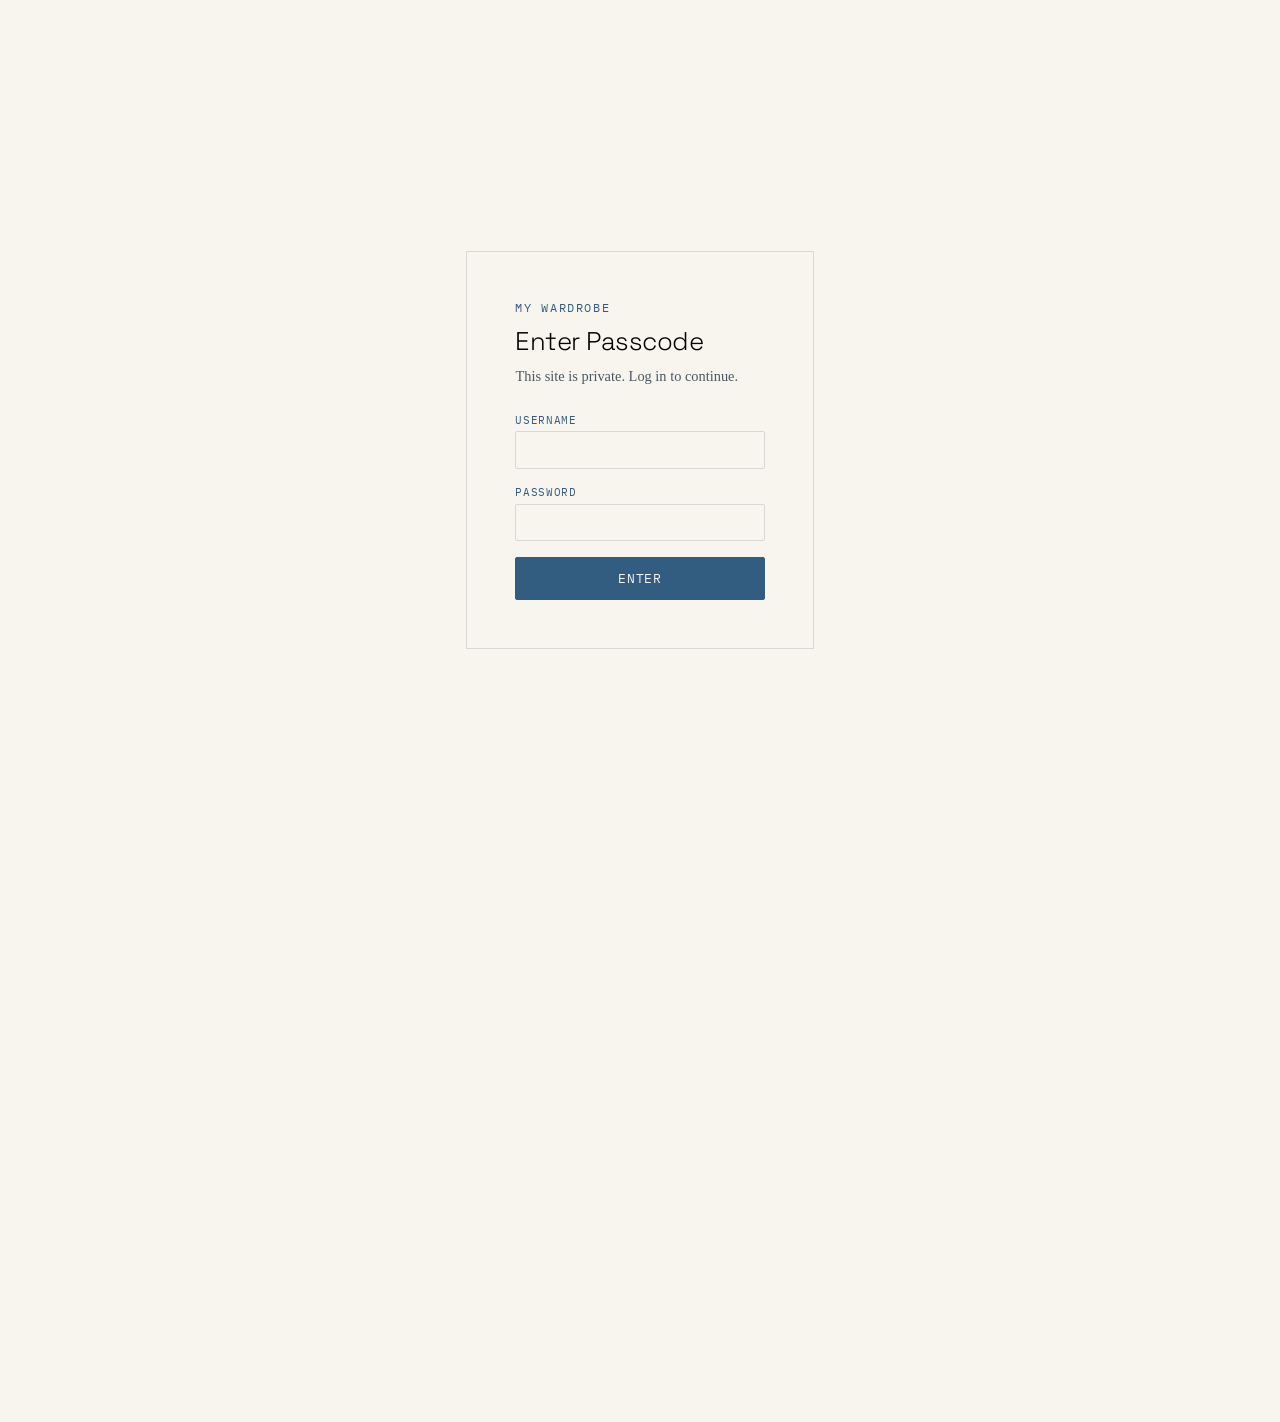
==== commit b0f150d1: "LOCKITUP" ====
--- a/about.html
+++ b/about.html
@@ -6,9 +6,11 @@
 <title>About, My Wardrobe</title>
 <link rel="preconnect" href="https://fonts.googleapis.com">
 <link href="https://fonts.googleapis.com/css2?family=Space+Grotesk:wght@300;400;500&family=Inter:wght@300;400;500&family=IBM+Plex+Mono:wght@400;500&display=swap" rel="stylesheet">
-<link rel="stylesheet" href="css/style.css">
+<link rel="stylesheet" href="css/style.css?v=2">
 </head>
 <body>
+<script src="js/back4app-client.js?v=2"></script>
+<script src="js/site-lock.js?v=2"></script>
 
 <header class="site-header">
   <div class="wrap">
@@ -65,6 +67,6 @@
   </div>
 </footer>
 
-<script src="js/app.js"></script>
+<script src="js/app.js?v=2"></script>
 </body>
 </html>
--- a/css/style.css
+++ b/css/style.css
@@ -126,6 +126,8 @@
   display: flex;
   align-items: baseline;
   gap: 0.5em;
+  white-space: nowrap;
+  flex-shrink: 0;
 }
 
 .brand .mark {
@@ -137,13 +139,19 @@
 
 .site-nav {
   display: flex;
-  flex-wrap: wrap;
-  gap: 1.4rem;
-  font-family: var(--font-mono);
-  font-size: 0.78rem;
-  letter-spacing: 0.04em;
-  text-transform: uppercase;
-}
+  flex-wrap: nowrap;
+  gap: 1.1rem;
+  font-family: var(--font-mono);
+  font-size: 0.74rem;
+  letter-spacing: 0.03em;
+  text-transform: uppercase;
+  overflow-x: auto;
+  scrollbar-width: none;
+}
+
+.site-nav::-webkit-scrollbar { display: none; }
+
+.site-nav a { flex-shrink: 0; }
 
 .site-nav a {
   text-decoration: none;
@@ -170,7 +178,7 @@
   cursor: pointer;
 }
 
-@media (max-width: 820px) {
+@media (max-width: 1300px) {
   .nav-toggle { display: inline-block; }
   .site-nav {
     display: none;
@@ -1107,8 +1115,15 @@
 .row-actions button.danger:hover { border-color: var(--rust); color: var(--rust); }
 
 @media (max-width: 720px) {
-  .manage-row { grid-template-columns: 32px 1fr auto; }
-  .manage-row .row-meta:nth-of-type(n+2) { display: none; }
+  .manage-row {
+    display: flex !important;
+    flex-wrap: wrap;
+    align-items: center;
+    gap: 0.4em 0.6em;
+    padding: 0.6em 0.4em;
+  }
+  .manage-row .row-name { flex: 1 1 100%; }
+  .manage-row .row-actions { flex: 1 1 100%; justify-content: flex-start; margin-top: 0.3em; }
 }
 
 .edit-panel {
@@ -1177,12 +1192,112 @@
 
 .grid-table tr:hover td { background: var(--paper-deep); }
 
+.grid-group-row td {
+  background: var(--paper-deep);
+  font-family: var(--font-mono);
+  font-size: 0.68rem;
+  text-transform: uppercase;
+  letter-spacing: 0.08em;
+  color: var(--indigo);
+  padding: 0.5em;
+  border-bottom: 1px solid var(--line);
+}
+
 .cell-editable {
   padding: 0.55em 0.5em;
   cursor: text;
   white-space: normal;
   overflow-wrap: break-word;
   word-break: break-word;
+}
+
+.cell-color .cell-text { display: inline; vertical-align: middle; }
+
+.swatch-btn {
+  display: inline-block;
+  vertical-align: middle;
+  width: 15px;
+  height: 15px;
+  border-radius: 50%;
+  border: 1px solid var(--line);
+  cursor: pointer;
+  padding: 0;
+  margin: 0 0.5em 0 0;
+  appearance: none;
+  -webkit-appearance: none;
+  -moz-appearance: none;
+}
+
+.swatch-btn:hover { border-color: var(--indigo); transform: scale(1.15); }
+
+.cell-category-pill { position: relative; }
+
+.category-pill {
+  font-family: var(--font-mono);
+  font-size: 0.68rem;
+  text-transform: uppercase;
+  letter-spacing: 0.04em;
+  background: var(--paper-deep);
+  border: 1px solid var(--line);
+  border-radius: 20px;
+  padding: 0.35em 0.85em;
+  cursor: pointer;
+  color: var(--ink);
+  display: inline-flex;
+  align-items: center;
+  gap: 0.4em;
+}
+
+.category-pill:hover { border-color: var(--indigo); color: var(--indigo); }
+.category-pill .pill-caret { font-size: 0.65em; color: var(--ink-soft); }
+
+.category-picker-panel {
+  position: absolute;
+  top: 100%;
+  left: 0;
+  margin-top: 0.35em;
+  background: var(--paper);
+  border: 1px solid var(--line);
+  border-radius: 4px;
+  box-shadow: 0 4px 16px rgba(0,0,0,0.15);
+  padding: 0.6em;
+  z-index: 30;
+  width: 230px;
+}
+
+.category-picker-panel input[type="text"] {
+  width: 100%;
+  font-family: var(--font-body);
+  font-size: 0.82rem;
+  padding: 0.4em 0.6em;
+  border: 1px solid var(--line);
+  border-radius: 3px;
+  margin-bottom: 0.5em;
+  box-sizing: border-box;
+}
+
+.category-picker-options {
+  display: flex;
+  flex-wrap: wrap;
+  gap: 0.35em;
+}
+
+.category-picker-options button {
+  font-family: var(--font-mono);
+  font-size: 0.66rem;
+  text-transform: uppercase;
+  border: 1px solid var(--line);
+  border-radius: 20px;
+  padding: 0.3em 0.7em;
+  background: var(--paper);
+  cursor: pointer;
+  color: var(--ink-soft);
+}
+
+.category-picker-options button:hover,
+.category-picker-options button.active {
+  border-color: var(--indigo);
+  color: var(--indigo);
 }
 
 .cell-editable:hover { outline: 1px solid var(--line); outline-offset: -1px; }
@@ -1236,6 +1351,56 @@
 .cell-actions button { margin-bottom: 0.25em; }
 
 .row-saved-flash { background: rgba(123,139,90,0.18) !important; transition: background 1.2s ease; }
+
+@media (max-width: 720px) {
+  .grid-table, .grid-table thead, .grid-table tbody, .grid-table tr, .grid-table td {
+    display: block;
+    width: 100% !important;
+  }
+  .grid-table thead { display: none; }
+  .grid-table tr:not(.grid-group-row) {
+    border: 1px solid var(--line);
+    border-radius: 4px;
+    margin-bottom: 0.8em;
+    padding: 0.6em 0.7em;
+    position: relative;
+  }
+  .grid-group-row td { margin-bottom: 0.4em; }
+  .grid-table td {
+    border-bottom: none;
+    padding: 0.35em 0;
+  }
+  .grid-table td.cell-editable::before,
+  .grid-table td.cell-checkbox::before {
+    content: attr(data-label);
+    display: block;
+    font-family: var(--font-mono);
+    font-size: 0.6rem;
+    text-transform: uppercase;
+    letter-spacing: 0.05em;
+    color: var(--ink-soft);
+    margin-bottom: 0.15em;
+  }
+  .grid-table td.cell-photo {
+    position: absolute;
+    top: 0.6em;
+    right: 0.7em;
+    width: auto !important;
+  }
+  .grid-table td.cell-checkbox {
+    display: flex;
+    align-items: center;
+    gap: 0.5em;
+    text-align: left;
+  }
+  .grid-table td.cell-checkbox::before { margin-bottom: 0; }
+  .grid-table td.cell-actions {
+    text-align: left;
+    margin-top: 0.4em;
+    padding-top: 0.5em;
+    border-top: 1px solid var(--line-soft);
+  }
+}
 
 /* ---------- paper doll ---------- */
 
@@ -1261,29 +1426,148 @@
 
 .doll-piece {
   position: absolute;
-  cursor: pointer;
+  pointer-events: none;
   transform: translate(-50%, -50%);
   filter: drop-shadow(0 2px 4px rgba(0,0,0,0.15));
-  transition: filter 0.15s ease, outline 0.15s ease;
-}
-
-.doll-piece:hover { filter: drop-shadow(0 2px 4px rgba(0,0,0,0.15)) brightness(1.05); }
-
-.doll-piece.active {
-  outline: 2px solid var(--indigo);
-  outline-offset: 3px;
-  border-radius: 2px;
-}
-
-.doll-detail {
-  border: 1px solid var(--line);
-  background: var(--paper);
-  padding: var(--space-3);
-  min-height: 200px;
+}
+
+.doll-picker {
+  border: 1px solid var(--line);
+  background: var(--paper);
+  padding: var(--space-2);
+  max-height: 460px;
+  overflow-y: auto;
+}
+
+.doll-picker-toolbar {
+  display: flex;
+  justify-content: flex-end;
+  gap: 0.6em;
+  margin-bottom: 0.6em;
+}
+
+.doll-picker-toolbar button {
+  font-family: var(--font-mono);
+  font-size: 0.66rem;
+  text-transform: uppercase;
+  letter-spacing: 0.03em;
+  background: none;
+  border: 1px solid var(--line);
+  border-radius: 20px;
+  padding: 0.3em 0.8em;
+  cursor: pointer;
+  color: var(--ink-soft);
+}
+
+.doll-picker-toolbar button:hover { border-color: var(--indigo); color: var(--indigo); }
+
+.doll-picker-row {
+  display: flex;
+  align-items: center;
+  gap: 0.6em;
+  padding: 0.5em 0.2em;
+  border-bottom: 1px solid var(--line-soft);
+  background: var(--paper);
+}
+
+.doll-picker-row.dragging { opacity: 0.5; }
+
+.doll-drag-handle {
+  cursor: grab;
+  color: var(--ink-soft);
+  font-size: 1rem;
+  touch-action: none;
+  padding: 0.2em;
+  user-select: none;
+}
+
+.doll-picker-thumb {
+  width: 32px;
+  height: 32px;
+  object-fit: contain;
+  background: var(--paper-deep);
+  border: 1px solid var(--line);
+  border-radius: 3px;
+  flex-shrink: 0;
+}
+
+.doll-picker-label {
+  display: flex;
+  align-items: center;
+  gap: 0.5em;
+  font-size: 0.85rem;
+  cursor: pointer;
+  flex: 1;
+}
+
+.doll-picker-check { accent-color: var(--indigo); width: 15px; height: 15px; }
+
+/* ---------- admin paper doll: draggable + resizable pieces ---------- */
+
+.doll-piece-wrap {
+  position: absolute;
+  transform: translate(-50%, -50%);
+  touch-action: none;
+}
+
+.doll-piece-img {
+  width: 100%;
+  display: block;
+  pointer-events: none;
+  filter: drop-shadow(0 2px 4px rgba(0,0,0,0.15));
+}
+
+.doll-resize-handle {
+  position: absolute;
+  right: -7px;
+  bottom: -7px;
+  width: 15px;
+  height: 15px;
+  background: var(--indigo);
+  border: 2px solid var(--paper);
+  border-radius: 50%;
+  cursor: nwse-resize;
+  touch-action: none;
+}
+
+.doll-resize-handle:hover { background: var(--rust); }
+
+.doll-size-row {
+  display: flex;
+  align-items: center;
+  gap: 0.6em;
+  padding: 0.3em 0.4em 0.7em;
+  border-bottom: 1px solid var(--line-soft);
+  margin-top: -1px;
+}
+
+.doll-size-row label {
+  font-family: var(--font-mono);
+  font-size: 0.62rem;
+  text-transform: uppercase;
+  color: var(--ink-soft);
+  white-space: nowrap;
+}
+
+.doll-size-row input[type="range"] {
+  flex: 1;
+  accent-color: var(--indigo);
 }
 
 @media (max-width: 780px) {
   #doll-wrap { grid-template-columns: 1fr; }
+}
+
+.doll-admin-layout {
+  display: grid;
+  grid-template-columns: minmax(0, 420px) 1fr;
+  gap: var(--space-3);
+  margin-top: 1.5em;
+  align-items: start;
+}
+
+@media (max-width: 780px) {
+  .doll-admin-layout { grid-template-columns: 1fr; }
 }
 
 .doll-caption {
@@ -1359,6 +1643,26 @@
   padding: 0.8em 0;
 }
 .cal-entry:first-child { border-top: none; padding-top: 0; }
+
+.cal-tag-removable {
+  display: inline-flex;
+  align-items: center;
+  gap: 0.35em;
+}
+
+.cal-tag-removable a { color: inherit; text-decoration: none; }
+
+.cal-remove-piece {
+  background: none;
+  border: none;
+  color: var(--ink-soft);
+  cursor: pointer;
+  font-size: 1em;
+  line-height: 1;
+  padding: 0;
+}
+
+.cal-remove-piece:hover { color: var(--rust); }
 
 @media (max-width: 780px) {
   .cal-layout { grid-template-columns: 1fr; }
@@ -1377,3 +1681,74 @@
 }
 
 @keyframes spin { to { transform: rotate(360deg); } }
+
+/* ---------- mobile-wide fixes ---------- */
+
+@media (max-width: 600px) {
+  /* prevent iOS Safari from auto-zooming when a form field gets focus */
+  input[type="text"],
+  input[type="number"],
+  input[type="date"],
+  input[type="password"],
+  input[type="email"],
+  select,
+  textarea {
+    font-size: 16px !important;
+  }
+
+  .wrap { padding: 0 1.1rem; }
+
+  .cal-grid { gap: 3px; }
+  .cal-cell { font-size: 0.78rem; }
+  .cal-dow { font-size: 0.6rem; padding: 0.25em 0; }
+
+  .btn { padding: 0.85em 1.2em; }
+
+  .specimen-card, .edit-panel, .uniform-card { padding: var(--space-2); }
+
+  table.spec-table td:first-child { width: 44%; }
+}
+
+/* ---------- site-wide passcode lock ---------- */
+
+html.site-locked, html.site-locked body {
+  overflow: hidden;
+  height: 100%;
+}
+
+#site-lock-overlay {
+  position: fixed;
+  inset: 0;
+  background: var(--paper);
+  z-index: 9999;
+  display: flex;
+  align-items: center;
+  justify-content: center;
+  padding: var(--space-3);
+  overflow-y: auto;
+}
+
+#site-lock-overlay .login-shell {
+  margin: 0;
+  width: 100%;
+}
+
+#site-relock-btn {
+  position: fixed;
+  bottom: 1em;
+  right: 1em;
+  z-index: 40;
+  font-family: var(--font-mono);
+  font-size: 0.62rem;
+  text-transform: uppercase;
+  letter-spacing: 0.04em;
+  background: var(--paper);
+  border: 1px solid var(--line);
+  border-radius: 20px;
+  padding: 0.4em 0.9em;
+  cursor: pointer;
+  color: var(--ink-soft);
+  opacity: 0.55;
+}
+
+#site-relock-btn:hover { opacity: 1; border-color: var(--indigo); color: var(--indigo); }
